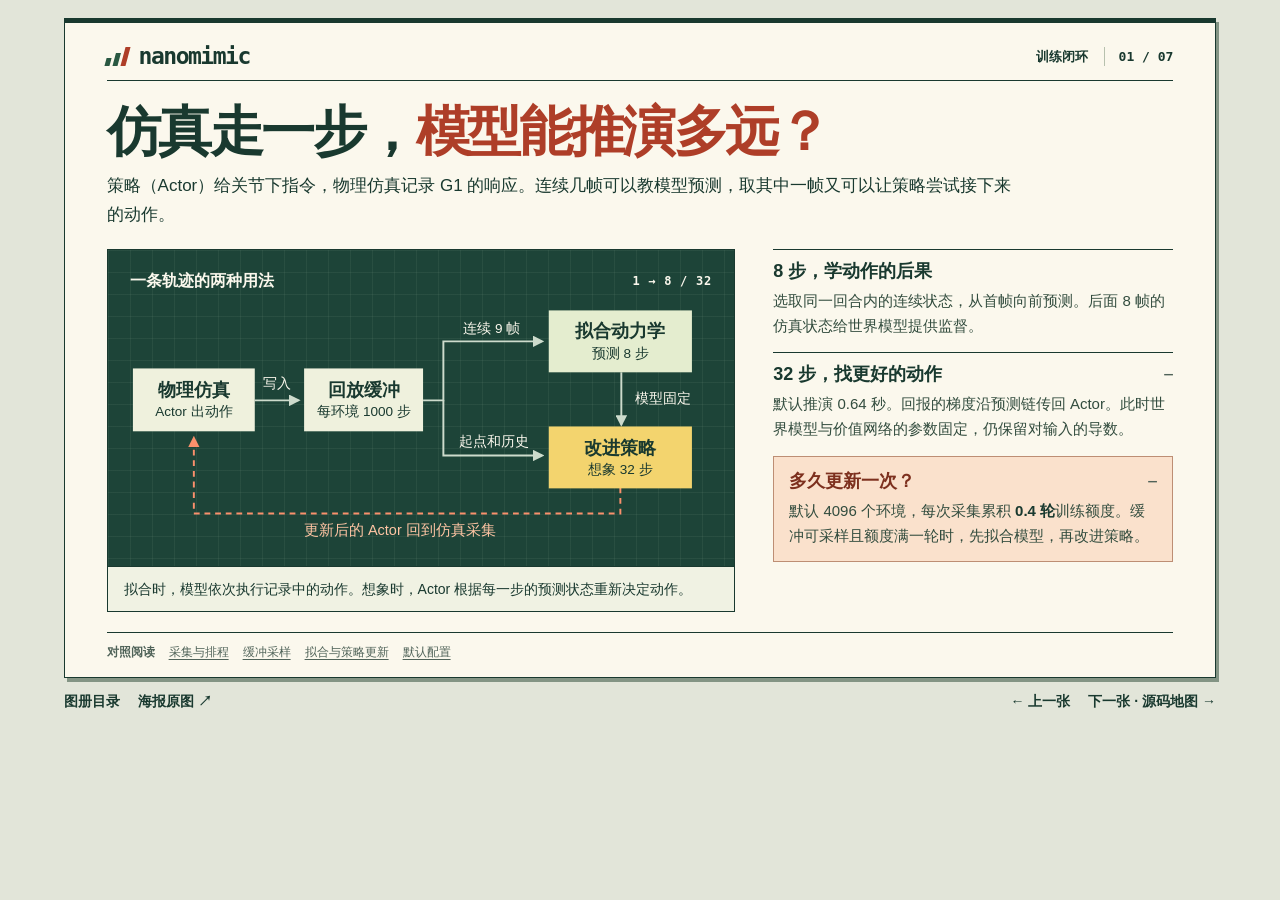
==== docs/wiki/html/01-training.html @ 2d7b2a0a "docs(wiki): 重做 G1 动作跟踪图解与交互海报 用封面和七张横向海报解释训练闭环、源码架构、世界模型与效果验收。 加入目标窗口和软终止的交互示例，提供离线 HTML、高清 PNG 和阅读入" ====
<!doctype html>
<html lang="zh-CN">
<head>
  <meta charset="utf-8">
  <meta name="viewport" content="width=device-width, initial-scale=1">
  <title>仿真走一步，模型能推演多远？ · nanomimic 图解</title>
  <link rel="icon" href="data:,">
  <link rel="stylesheet" href="assets/wiki.css">
  <script defer src="assets/controls.js"></script>
</head>
<body>
  <main class="sheet" data-screen-label="训练闭环">
    <header class="mast">
      <a class="brand" href="index.html" aria-label="nanomimic 图册目录"><span class="mark" aria-hidden="true"><i></i><i></i><i></i></span>nanomimic</a>
      <div class="mast-end"><span>训练闭环</span><span class="folio">01 / 07</span></div>
    </header>
    <header class="titleblock">
      <h1>仿真走一步，<em>模型能推演多远？</em></h1>
      <p>策略（Actor）给关节下指令，物理仿真记录 G1 的响应。连续几帧可以教模型预测，取其中一帧又可以让策略尝试接下来的动作。</p>
    </header>
    <div class="spread">
      <figure class="plate training-figure">
        <div class="plate-inner blueprint">
          <div class="fig-head"><span>一条轨迹的两种用法</span><span class="fig-no">1 → 8 / 32</span></div>
          <svg class="diagram" viewBox="0 0 602 263" role="img" aria-labelledby="flow-title flow-desc">
            <title id="flow-title">物理采集、世界模型拟合和想象构成训练闭环</title>
            <desc id="flow-desc">物理仿真每次前进一步，轨迹进入回放缓冲。连续九帧用于拟合八步，单帧起点和历史用于三十二步想象。更新后的策略回到仿真采集。</desc>
            <defs>
              <marker id="arrow" viewBox="0 0 10 10" refX="8" refY="5" markerWidth="6" markerHeight="6" orient="auto"><path d="M0 0 10 5 0 10Z" fill="#cddbcc"/></marker>
              <marker id="return-arrow" viewBox="0 0 10 10" refX="8" refY="5" markerWidth="6" markerHeight="6" orient="auto"><path d="M0 0 10 5 0 10Z" fill="#fa906c"/></marker>
            </defs>
            <g fill="none" stroke="#cddbcc" stroke-width="2" marker-end="url(#arrow)">
              <path d="M129 111H174"/><path d="M303 111H324V50H426"/><path d="M324 111V168H426"/>
              <path d="M508 82V136"/>
            </g>
            <path d="M507 201V228H66V150" fill="none" stroke="#fa906c" stroke-width="2" stroke-dasharray="6 5" marker-end="url(#return-arrow)"/>
            <g text-anchor="middle">
              <rect x="3" y="78" width="126" height="65" fill="#eff1dd"/><rect x="180" y="78" width="123" height="65" fill="#eff1dd"/>
              <rect x="433" y="18" width="148" height="64" fill="#e4edcf"/><rect x="433" y="138" width="148" height="64" fill="#f3d46e"/>
              <g color="#19392f">
                <text x="66" y="106" class="node-title">物理仿真</text><text x="66" y="127" class="node-sub">Actor 出动作</text>
                <text x="242" y="106" class="node-title">回放缓冲</text><text x="242" y="127" class="node-sub">每环境 1000 步</text>
                <text x="507" y="46" class="node-title">拟合动力学</text><text x="507" y="67" class="node-sub">预测 8 步</text>
                <text x="507" y="166" class="node-title">改进策略</text><text x="507" y="187" class="node-sub">想象 32 步</text>
              </g>
              <g class="node-sub"><text x="152" y="98">写入</text><text x="374" y="41">连续 9 帧</text><text x="376" y="158">起点和历史</text><text x="551" y="114">模型固定</text></g>
              <text x="279" y="250" color="#ffc5a4" font-size="15">更新后的 Actor 回到仿真采集</text>
            </g>
          </svg>
          <ol class="narrow-flow">
            <li>物理仿真走 1 步，写入回放缓冲。</li>
            <li><strong>连续 9 帧</strong> → 用记录的动作拟合 8 步。</li>
            <li><strong>起点和历史</strong> → 在学好的模型里想象 32 步。</li>
            <li>更新后的 Actor 回到仿真采集。</li>
          </ol>
        </div>
        <figcaption class="fig-caption">拟合时，模型依次执行记录中的动作。想象时，Actor 根据每一步的预测状态重新决定动作。</figcaption>
      </figure>
      <aside class="sidebar">
        <section class="note"><h2>8 步，学动作的后果</h2><p>选取同一回合内的连续状态，从首帧向前预测。后面 8 帧的仿真状态给世界模型提供监督。</p></section>
        <details class="note extra-note" open><summary><h2>32 步，找更好的动作</h2></summary><p>默认推演 0.64 秒。回报的梯度沿预测链传回 Actor。此时世界模型与价值网络的参数固定，仍保留对输入的导数。</p></details>
        <details class="note tint extra-note" open><summary><h2>多久更新一次？</h2></summary><p>默认 4096 个环境，每次采集累积 <strong>0.4 轮</strong>训练额度。缓冲可采样且额度满一轮时，先拟合模型，再改进策略。</p></details>
      </aside>
    </div>
    <footer class="sources">
      <strong>对照阅读</strong>
      <a href="../../../src/nanomimic/training/train.py">采集与排程</a>
      <a href="../../../src/nanomimic/rollout/buffer.py">缓冲采样</a>
      <a href="../../../src/nanomimic/training/learning.py">拟合与策略更新</a>
      <a href="../../../src/nanomimic/training/config.py">默认配置</a>
    </footer>
  </main>
  <nav class="page-nav" aria-label="海报导航">
    <div><a href="index.html">图册目录</a><a href="../01-training.png">海报原图 ↗</a></div>
    <div><a href="index.html" rel="prev">← 上一张</a><a href="02-architecture.html" rel="next">下一张 · 源码地图 →</a></div>
  </nav>
</body>
</html>
---- docs/wiki/html/assets/wiki.css ----
/* nanomimic 图解的共享排版。
   每张纸容纳一个问题、主图和出处；窄屏重排，打印保留单张横向海报。
   图内单位、纹理和文字共同传达含义，离线使用本机字体。 */

:root {
  color-scheme: light;
  --paper: #fbf8ed;
  --ink: #19392f;
  --green: #295842;
  --muted: #506359;
  --line: #b7c1ae;
  --sage: #e0e9d7;
  --pale: #f0f2e3;
  --red: #ae3e28;
  --orange: #fa906c;
  --peach: #fae1cc;
  --yellow: #f3d46e;
  --sans: "PingFang SC", "Hiragino Sans GB", "Microsoft YaHei", "Noto Sans CJK SC", sans-serif;
  --mono: "IBM Plex Mono", ui-monospace, "SFMono-Regular", Menlo, Consolas, monospace;
}
* { box-sizing: border-box; }
body {
  margin: 0;
  padding: 18px 16px 12px;
  color: var(--ink);
  background: #e2e5d9;
  font: 16px/1.5 var(--sans);
  -webkit-font-smoothing: antialiased;
}
h1, h2, h3, p, figure, ol, dl, dd, pre { margin: 0; }
a { color: inherit; text-underline-offset: .22em; }
a:hover { color: var(--red); }
a:focus-visible, input:focus-visible { outline: 3px solid var(--red); outline-offset: 3px; }
code, .mono, .folio, .fig-no, .count, .toc-no, output { font-family: var(--mono); font-variant-numeric: tabular-nums; }
code { font-size: .88em; overflow-wrap: anywhere; }
.sheet, .page-nav { width: min(1152px, 100%); margin-inline: auto; }
.sheet {
  position: relative;
  display: flex;
  flex-direction: column;
  gap: 20px;
  min-height: 620px;
  padding: 22px clamp(22px, 3.25vw, 46px) 16px;
  border: 1px solid var(--ink);
  border-top-width: 5px;
  background: var(--paper);
  box-shadow: 3px 4px 0 #839484;
}
.mast, .brand, .mast-end, .sources, .page-nav, .page-nav a, .fig-head, .control-label {
  display: flex;
  align-items: center;
}
.mast { justify-content: space-between; gap: 12px; padding-bottom: 12px; border-bottom: 1px solid var(--ink); }
.brand { gap: 9px; color: var(--ink); text-decoration: none; font: 800 23px/1 var(--mono); letter-spacing: -.065em; }
.mark { display: flex; align-items: end; gap: 3px; width: 23px; height: 19px; transform: skew(-15deg); }
.mark i { background: var(--green); width: 5px; height: 70%; }
.mark i:first-child { height: 43%; }
.mark i:last-child { background: var(--red); height: 100%; }
.mast-end { gap: 16px; font-size: 13px; font-weight: 650; }
.folio { padding-left: 14px; border-left: 1px solid var(--line); font-weight: 600; }
.titleblock h1, .cover-title h1 { font-size: clamp(36px, 4.25vw, 56px); line-height: 1.13; letter-spacing: -.045em; font-weight: 850; }
h1 em { font-style: normal; color: var(--red); }
.titleblock p, .cover-title p { margin-top: 10px; max-width: 54em; font-size: 17px; line-height: 1.65; }
.spread { display: grid; grid-template-columns: minmax(0, 1.57fr) minmax(0, 1fr); gap: clamp(20px, 3vw, 39px); flex: 1; align-items: start; }
.spread > *, .cover-hero > * { min-width: 0; }
.plate { margin: 0; border: 1.5px solid var(--ink); }
.plate-inner { padding: 19px 22px; }
.grid-paper {
  background-color: var(--sage);
  background-image: linear-gradient(90deg, #38553c12 1px, transparent 1px), linear-gradient(#38553c12 1px, transparent 1px);
  background-size: 22px 22px;
}
.blueprint {
  background-color: #1d4438;
  background-image: linear-gradient(90deg, #dcebd310 1px, transparent 1px), linear-gradient(#dcebd310 1px, transparent 1px);
  background-size: 22px 22px;
  color: var(--paper);
}
.fig-head { justify-content: space-between; gap: 8px; font-size: 16px; font-weight: 750; }
.fig-no { font-size: 12px; font-weight: 550; letter-spacing: .06em; }
.fig-caption { padding: 11px 16px; border-top: 1px solid var(--ink); font-size: 14px; line-height: 1.6; background: var(--pale); }
.sidebar { display: grid; align-content: start; gap: 14px; }
.note { border-top: 1px solid var(--ink); padding-top: 9px; }
.note h2, .note h3, .minor-title { font-size: 18px; line-height: 1.4; font-weight: 760; margin-bottom: 5px; }
.note p, .brief { color: #324c3e; font-size: 15px; line-height: 1.65; }
.note strong, .brief strong { color: var(--ink); }
.extra-note summary { display: flex; align-items: baseline; justify-content: space-between; gap: 8px; cursor: pointer; list-style: none; }
.extra-note summary::-webkit-details-marker { display: none; }
.extra-note summary::after { content: "+"; color: var(--muted); font: 17px/1 var(--mono); }
.extra-note[open] summary::after { content: "−"; }
.extra-note summary:focus-visible { outline: 2px solid var(--red); outline-offset: 2px; }
.tint { padding: 12px 15px; background: var(--peach); border: 1px solid #bd8e74; }
.tint h2 { color: #7d301e; }
.metricline { display: flex; flex-wrap: wrap; align-items: baseline; gap: 7px; }
.metricline b { font: 650 27px/1.2 var(--mono); letter-spacing: -.05em; }
.sources { flex-wrap: wrap; margin-top: auto; min-height: 29px; gap: 4px 14px; padding-top: 9px; border-top: 1px solid var(--ink); color: var(--muted); font-size: 12px; }
.sources a { text-decoration-thickness: 1px; }
.page-nav { justify-content: space-between; gap: 8px; font-size: 14px; }
.page-nav div { display: flex; gap: 18px; }
.page-nav a { min-height: 46px; text-decoration: none; font-weight: 650; }
.page-nav a:hover, .toc a:hover .toc-name { text-decoration: underline; }
.cover-hero { display: grid; grid-template-columns: .86fr 1.14fr; gap: 5%; align-items: center; }
.cover-title h1 { font-size: clamp(48px, 5.1vw, 73px); line-height: 1.08; }
.cover-title p { max-width: 26em; }
.film { position: relative; border: 1.5px solid var(--ink); padding: 9px 14px 7px; }
.film .fig-head { font-size: 12px; color: #395a46; }
.filmstrip { display: grid; grid-template-columns: repeat(3, 1fr); margin: 4px 0 0; }
.filmstrip figure { min-width: 0; text-align: center; }
.filmstrip img { display: block; width: 100%; height: 201px; object-fit: contain; }
.filmstrip figcaption { margin-top: 2px; border-top: 1px solid #688069; padding-top: 3px; font: 11px/1.3 var(--mono); color: #335140; }
.filmstrip figure + figure figcaption { border-left: 1px solid #688069; }
.toc { display: grid; grid-template-columns: repeat(2, minmax(0, 1fr)); column-gap: 32px; }
.toc a { display: grid; grid-template-columns: 29px max-content 1fr auto; align-items: center; gap: 12px; min-height: 48px; border-top: 1px solid var(--line); text-decoration: none; }
.toc a:nth-child(-n+2) { border-top: 2px solid var(--ink); }
.toc-no { font-size: 14px; font-weight: 700; color: var(--red); }
.toc-name { font-weight: 750; }
.toc-summary { font-size: 13px; color: var(--muted); }
.toc .go { font-size: 18px; }
.diagram { display: block; width: 100%; height: auto; overflow: visible; }
.diagram text { fill: currentColor; font-family: var(--sans); }
.diagram .svg-code { font-family: var(--mono); }
.diagram .node-title { font-size: 19px; font-weight: 720; }
.diagram .node-sub { font-size: 14px; }
.narrow-flow { display: none; }
.ledger { display: grid; grid-template-columns: max-content 1fr; gap: 5px 14px; font-size: 14px; }
.ledger dt { font-weight: 700; }
.ledger dd { color: #354b40; }
.tree { display: grid; gap: 6px; }
.tree a { font-family: var(--mono); text-decoration: underline; text-decoration-color: #899c88; }
.tree strong { display: block; font: 700 19px/1.25 var(--mono); }
.tree small { font-size: 13px; }
.tree { row-gap: 3px; }
.entry-fork { position: relative; width: calc(50% + 6px); height: 14px; margin: 0 auto -3px; border: 1px solid var(--green); border-bottom: none; transform: translateY(4px); }
.entry-fork::before { content: ""; position: absolute; height: 7px; left: 50%; bottom: 100%; border-left: 1px solid var(--green); }
.entry-node { border: 1px solid var(--ink); background: var(--green); color: white; text-align: center; padding: 6px 10px; justify-self: center; min-width: 38%; }
.entry-node:hover, .core-chain a:hover { color: var(--yellow); }
.branch { display: grid; grid-template-columns: repeat(2, minmax(0, 1fr)); gap: 12px; }
.branch > div { display: grid; grid-template-rows: auto 1fr; justify-items: center; }
.branch-label { font: 13px/1.5 var(--mono); color: var(--muted); }
.branch-node { width: 100%; padding: 10px; background: var(--paper); border: 1px solid var(--ink); text-align: center; }
.branch-node strong { margin-bottom: 2px; }
.core { padding: 10px 13px 12px; background: var(--pale); border: 1px dashed var(--green); }
.core > p { margin-bottom: 7px; font-size: 13px; font-weight: 680; }
.core-chain { display: flex; align-items: center; justify-content: space-between; gap: 5px; }
.core-chain a { flex: 1; padding: 5px 0; text-align: center; background: var(--green); color: var(--paper); font-size: 15px; }
.core-chain a small { display: block; font: 12px/1.5 var(--sans); }
.steps { display: grid; gap: 7px; }
.steps p { font-size: 15px; }
.control-label { gap: 10px; justify-content: space-between; font-weight: 700; font-size: 15px; }
input[type="range"] { width: 100%; margin: 4px 0; display: block; height: 28px; accent-color: var(--green); cursor: pointer; }
[hidden] { display: none !important; }
.frame-ruler { position: relative; margin: 12px 0 6px; height: 17px; border-bottom: 2px solid var(--ink); background: repeating-linear-gradient(90deg, var(--green) 0 1px, transparent 1px calc(100% / 59)) left bottom / 100% 7px no-repeat; }
.frame-ruler i { position: absolute; left: var(--position, 59.322%); bottom: -2px; width: 3px; height: 18px; background: var(--red); }
.frame-ruler i::before { content: ""; position: absolute; left: -4px; top: -1px; border: 5px solid transparent; border-top-color: var(--red); }
.axis-ends { display: flex; justify-content: space-between; color: var(--muted); font: 12px/1.2 var(--mono); }
.frame-list { display: grid; grid-template-columns: repeat(10, minmax(0, 1fr)); gap: 3px; margin: 11px 0 9px; padding: 0; list-style: none; }
.frame-list li { padding: 8px 0; background: var(--green); color: var(--paper); border: 1px solid var(--green); text-align: center; font: 700 17px/1.4 var(--mono); }
.frame-list .held, .hatched { color: #74321e; border-color: #a65b41; background: repeating-linear-gradient(-45deg, #fbe6d4 0 5px, #eac3a9 5px 7px); }
.window-title { display: flex; flex-wrap: wrap; gap: 4px 15px; justify-content: space-between; align-items: baseline; margin-top: 17px; }
.window-title span { font-size: 14px; }
.window-parts { margin-top: 14px; }
.window-parts strong { display: block; font-size: 14px; }
.equation { font: 650 clamp(21px, 2.1vw, 30px)/1.3 var(--mono); letter-spacing: -.05em; }
.representation { display: grid; grid-template-columns: 1fr auto 1fr auto 1fr; gap: 6px; align-items: center; margin: 14px 0 12px; text-align: center; }
.representation .term { padding: 8px 3px; background: var(--paper); border: 1px solid var(--ink); }
.term b { display: block; font: 650 28px/1.2 var(--mono); }
.term small { font-size: 13px; }
.model-layout { display: grid; grid-template-columns: minmax(0, 1.75fr) minmax(0, 1fr); align-items: center; column-gap: 12px; }
.leg { max-height: 221px; }
.model-band { display: flex; justify-content: space-between; align-items: center; gap: 7px; padding: 9px 12px; background: var(--green); color: var(--paper); font-size: 15px; }
.model-band b { font: 650 20px/1.3 var(--mono); }
.under-band { margin-top: 12px; font-size: 15px; }
.flow-inline { display: flex; flex-wrap: wrap; gap: 4px 10px; align-items: center; }
.flow-inline b { color: var(--red); }
.chart { max-height: 223px; }
.chart-wrap { padding: 4px 0 0; }
#risk-demo .fig-head { flex-wrap: wrap; }
.chart text { font-size: 14px; fill: var(--ink); }
.plot-readout { display: flex; flex-wrap: wrap; justify-content: space-between; gap: 3px 10px; padding-top: 8px; border-top: 1px solid #9baa97; font-size: 14px; }
.plot-readout output { font-weight: 700; color: var(--red); }
.lanes { margin: 17px 0; display: grid; gap: 11px; }
.lane { display: grid; grid-template-columns: 1fr auto 1.04fr auto 1fr; align-items: center; gap: 7px; }
.lane b { display: block; font-size: 16px; }
.lane small { font-size: 12px; }
.lane span:not(.arrow) { padding: 9px 3px; text-align: center; background: var(--paper); border: 1px solid var(--ink); }
.lane.pred span:not(.arrow) { background: #f6ded0; border-style: dashed; }
.lane .arrow { text-align: center; }
.sync-line { display: flex; gap: 10px; align-items: center; font-size: 14px; font-weight: 600; }
.sync-line::before, .sync-line::after { content: ""; flex: 1; border-top: 1px dashed var(--ink); }
.eval-head { display: flex; gap: 18px; align-items: center; flex-wrap: wrap; margin: 16px 0 12px; }
.waffle { display: block; width: 138px; height: 138px; flex: none; }
.score { font: 750 clamp(39px, 4.75vw, 64px)/1 var(--mono); letter-spacing: -.08em; }
.score small { font-size: .47em; font-weight: 550; }
.score-label { color: var(--muted); font-size: 14px; margin-top: 7px; }
.comparison { width: 100%; border-collapse: collapse; font-size: 14px; font-variant-numeric: tabular-nums; }
.comparison th, .comparison td { padding: 4px 3px; border-top: 1px solid #9aaf99; text-align: right; }
.comparison th:first-child, .comparison td:first-child { text-align: left; }
.comparison tbody tr:last-child { font-weight: 750; }
@media (max-width: 880px) {
  .sheet { gap: 16px; }
  .spread { gap: 18px; grid-template-columns: minmax(0, 1.4fr) minmax(0, 1fr); }
  .toc { column-gap: 20px; }
  .toc a { grid-template-columns: 24px 1fr auto; gap: 6px; }
  .toc-summary { display: none; }
  .plate-inner { padding: 14px; }
  .filmstrip img { height: 148px; }
  .branch { gap: 7px; }
  .model-layout { column-gap: 7px; grid-template-columns: minmax(0, 1.85fr) minmax(0, 1fr); }
  .model-band { flex-wrap: wrap; }
}
@media (max-width: 700px) {
  body { padding: 9px 8px 5px; }
  .sheet { padding: 14px 15px 12px; min-height: auto; }
  .mast { padding-bottom: 9px; }
  .brand { font-size: 19px; }
  .mast-end { gap: 8px; font-size: 12px; }
  .folio { padding-left: 8px; }
  .cover-hero { grid-template-columns: 1fr 1fr; gap: 12px; }
  .cover-title h1 { font-size: clamp(36px, 7vw, 46px); }
  .cover-title p, .titleblock p { font-size: 15px; line-height: 1.55; }
  .film { padding: 7px; }
  .film .fig-head { font-size: 11px; }
  .spread { grid-template-columns: 1fr; }
  .sidebar { grid-template-columns: repeat(auto-fit, minmax(min(210px, 100%), 1fr)); gap: 10px 16px; }
  .page-nav { flex-wrap: wrap; }
  .page-nav div { gap: 14px; }
  .chart { max-height: 200px; }
}
@media (max-width: 490px) {
  .cover-hero { grid-template-columns: 1fr; }
  .cover-title h1 { font-size: 40px; }
  .cover-title h1 br { display: none; }
  .cover-title p { margin-top: 6px; }
  .filmstrip img { height: 110px; }
  .toc { column-gap: 14px; }
  .toc-name { font-size: 14px; }
  .toc a { min-height: 44px; }
  .fig-caption, .note p, .brief { font-size: 14px; }
  .sidebar { gap: 12px; }
  .extra-note summary { min-height: 38px; align-items: center; }
  .extra-note:not([open]) summary h2 { margin-bottom: 0; }
  .training-figure .diagram { display: none; }
  .narrow-flow { display: grid; gap: 5px; padding: 12px 0 3px 18px; font-size: 14px; }
  .narrow-flow strong { color: var(--yellow); }
  .frame-list { grid-template-columns: repeat(5, minmax(0, 1fr)); }
  .frame-list li { padding: 4px 0; }
  .model-layout { grid-template-columns: minmax(0, 1.7fr) minmax(0, 1fr); }
  .representation { gap: 2px; }
  .term b { font-size: 22px; }
  .term small { font-size: 11px; }
  .model-band { padding: 6px; font-size: 13px; }
  .model-band b { font-size: 15px; }
  .under-band { font-size: 13px; }
  .lane { gap: 3px; }
  .lane b { font-size: 14px; }
  .lane small { font-size: 11px; }
  .chart text { font-size: 17px; }
  .waffle { width: 108px; height: 108px; }
  .score { font-size: 43px; }
  .page-nav { font-size: 13px; }
  .sources { font-size: 12px; gap: 4px 10px; }
}
@media (max-width: 350px) {
  .cover-title h1 { font-size: 35px; }
  .mast-end { gap: 5px; }
  .page-nav div { gap: 8px; }
  .tree strong { font-size: 16px; }
  .core-chain a { font-size: 13px; }
  .eval-head { gap: 10px; }
}
@page { size: A4 landscape; margin: 7mm; }
@media print {
  body { padding: 0; background: white; print-color-adjust: exact; -webkit-print-color-adjust: exact; }
  .sheet { width: 100%; min-height: 178mm; border: 1px solid var(--ink); border-top-width: 4px; box-shadow: none; padding: 12px 24px; gap: 14px; break-inside: avoid; }
  .page-nav, .live-control { display: none; }
  .sheet a { text-decoration: none; }
  .extra-note summary::after, .extra-note[open] summary::after { content: none; }
  .titleblock h1 { font-size: 46px; }
}
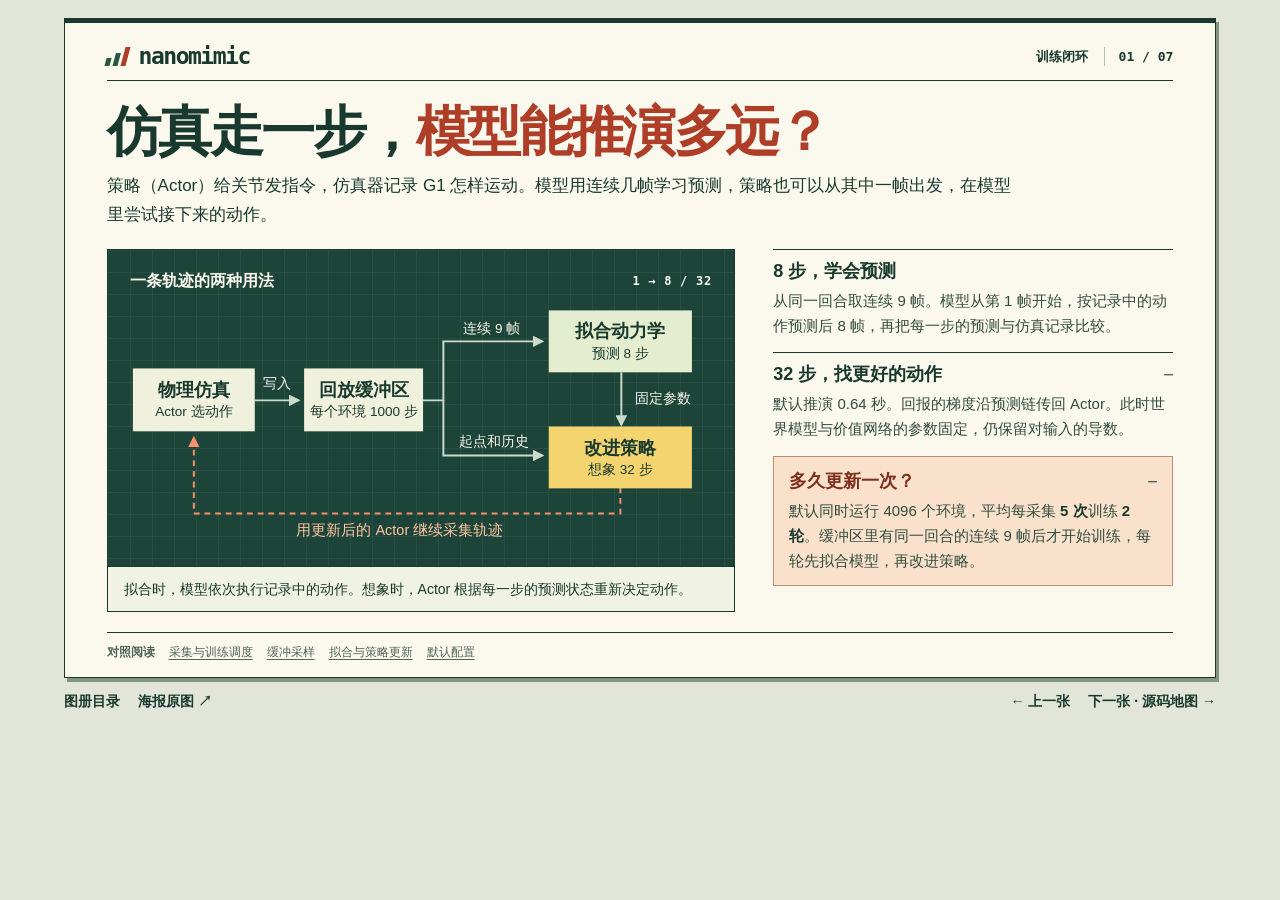
==== commit 3528099e: "docs(wiki): 改写八张图解海报的中文说明 说明 CPU 测试怎样与参考结果比较，以及每次跟踪尝试统计到哪一步。同步更新 HTML 和 PNG 海报。  Co-authored-by: GPT" ====
--- a/docs/wiki/html/01-training.html
+++ b/docs/wiki/html/01-training.html
@@ -16,15 +16,15 @@
     </header>
     <header class="titleblock">
       <h1>仿真走一步，<em>模型能推演多远？</em></h1>
-      <p>策略（Actor）给关节下指令，物理仿真记录 G1 的响应。连续几帧可以教模型预测，取其中一帧又可以让策略尝试接下来的动作。</p>
+      <p>策略（Actor）给关节发指令，仿真器记录 G1 怎样运动。模型用连续几帧学习预测，策略也可以从其中一帧出发，在模型里尝试接下来的动作。</p>
     </header>
     <div class="spread">
       <figure class="plate training-figure">
         <div class="plate-inner blueprint">
           <div class="fig-head"><span>一条轨迹的两种用法</span><span class="fig-no">1 → 8 / 32</span></div>
           <svg class="diagram" viewBox="0 0 602 263" role="img" aria-labelledby="flow-title flow-desc">
-            <title id="flow-title">物理采集、世界模型拟合和想象构成训练闭环</title>
-            <desc id="flow-desc">物理仿真每次前进一步，轨迹进入回放缓冲。连续九帧用于拟合八步，单帧起点和历史用于三十二步想象。更新后的策略回到仿真采集。</desc>
+            <title id="flow-title">一段仿真记录如何用于训练模型和策略</title>
+            <desc id="flow-desc">仿真器每走一步就把记录写入缓冲区。用连续九帧训练模型预测八步，也可以从一帧及其观测历史出发，让策略在模型中尝试三十二步。更新后的策略继续在仿真中采集数据。</desc>
             <defs>
               <marker id="arrow" viewBox="0 0 10 10" refX="8" refY="5" markerWidth="6" markerHeight="6" orient="auto"><path d="M0 0 10 5 0 10Z" fill="#cddbcc"/></marker>
               <marker id="return-arrow" viewBox="0 0 10 10" refX="8" refY="5" markerWidth="6" markerHeight="6" orient="auto"><path d="M0 0 10 5 0 10Z" fill="#fa906c"/></marker>
@@ -38,33 +38,33 @@
               <rect x="3" y="78" width="126" height="65" fill="#eff1dd"/><rect x="180" y="78" width="123" height="65" fill="#eff1dd"/>
               <rect x="433" y="18" width="148" height="64" fill="#e4edcf"/><rect x="433" y="138" width="148" height="64" fill="#f3d46e"/>
               <g color="#19392f">
-                <text x="66" y="106" class="node-title">物理仿真</text><text x="66" y="127" class="node-sub">Actor 出动作</text>
-                <text x="242" y="106" class="node-title">回放缓冲</text><text x="242" y="127" class="node-sub">每环境 1000 步</text>
+                <text x="66" y="106" class="node-title">物理仿真</text><text x="66" y="127" class="node-sub">Actor 选动作</text>
+                <text x="242" y="106" class="node-title">回放缓冲区</text><text x="242" y="127" class="node-sub">每个环境 1000 步</text>
                 <text x="507" y="46" class="node-title">拟合动力学</text><text x="507" y="67" class="node-sub">预测 8 步</text>
                 <text x="507" y="166" class="node-title">改进策略</text><text x="507" y="187" class="node-sub">想象 32 步</text>
               </g>
-              <g class="node-sub"><text x="152" y="98">写入</text><text x="374" y="41">连续 9 帧</text><text x="376" y="158">起点和历史</text><text x="551" y="114">模型固定</text></g>
-              <text x="279" y="250" color="#ffc5a4" font-size="15">更新后的 Actor 回到仿真采集</text>
+              <g class="node-sub"><text x="152" y="98">写入</text><text x="374" y="41">连续 9 帧</text><text x="376" y="158">起点和历史</text><text x="551" y="114">固定参数</text></g>
+              <text x="279" y="250" color="#ffc5a4" font-size="15">用更新后的 Actor 继续采集轨迹</text>
             </g>
           </svg>
           <ol class="narrow-flow">
-            <li>物理仿真走 1 步，写入回放缓冲。</li>
-            <li><strong>连续 9 帧</strong> → 用记录的动作拟合 8 步。</li>
-            <li><strong>起点和历史</strong> → 在学好的模型里想象 32 步。</li>
-            <li>更新后的 Actor 回到仿真采集。</li>
+            <li>物理仿真走 1 步，把记录写入缓冲区。</li>
+            <li><strong>连续 9 帧</strong> → 用记录中的动作预测后 8 帧。</li>
+            <li><strong>起点和观测历史</strong> → 让策略在模型里尝试 32 步。</li>
+            <li>用更新后的 Actor 继续采集轨迹。</li>
           </ol>
         </div>
         <figcaption class="fig-caption">拟合时，模型依次执行记录中的动作。想象时，Actor 根据每一步的预测状态重新决定动作。</figcaption>
       </figure>
       <aside class="sidebar">
-        <section class="note"><h2>8 步，学动作的后果</h2><p>选取同一回合内的连续状态，从首帧向前预测。后面 8 帧的仿真状态给世界模型提供监督。</p></section>
+        <section class="note"><h2>8 步，学会预测</h2><p>从同一回合取连续 9 帧。模型从第 1 帧开始，按记录中的动作预测后 8 帧，再把每一步的预测与仿真记录比较。</p></section>
         <details class="note extra-note" open><summary><h2>32 步，找更好的动作</h2></summary><p>默认推演 0.64 秒。回报的梯度沿预测链传回 Actor。此时世界模型与价值网络的参数固定，仍保留对输入的导数。</p></details>
-        <details class="note tint extra-note" open><summary><h2>多久更新一次？</h2></summary><p>默认 4096 个环境，每次采集累积 <strong>0.4 轮</strong>训练额度。缓冲可采样且额度满一轮时，先拟合模型，再改进策略。</p></details>
+        <details class="note tint extra-note" open><summary><h2>多久更新一次？</h2></summary><p>默认同时运行 4096 个环境，平均每采集 <strong>5 次</strong>训练 <strong>2 轮</strong>。缓冲区里有同一回合的连续 9 帧后才开始训练，每轮先拟合模型，再改进策略。</p></details>
       </aside>
     </div>
     <footer class="sources">
       <strong>对照阅读</strong>
-      <a href="../../../src/nanomimic/training/train.py">采集与排程</a>
+      <a href="../../../src/nanomimic/training/train.py">采集与训练调度</a>
       <a href="../../../src/nanomimic/rollout/buffer.py">缓冲采样</a>
       <a href="../../../src/nanomimic/training/learning.py">拟合与策略更新</a>
       <a href="../../../src/nanomimic/training/config.py">默认配置</a>
